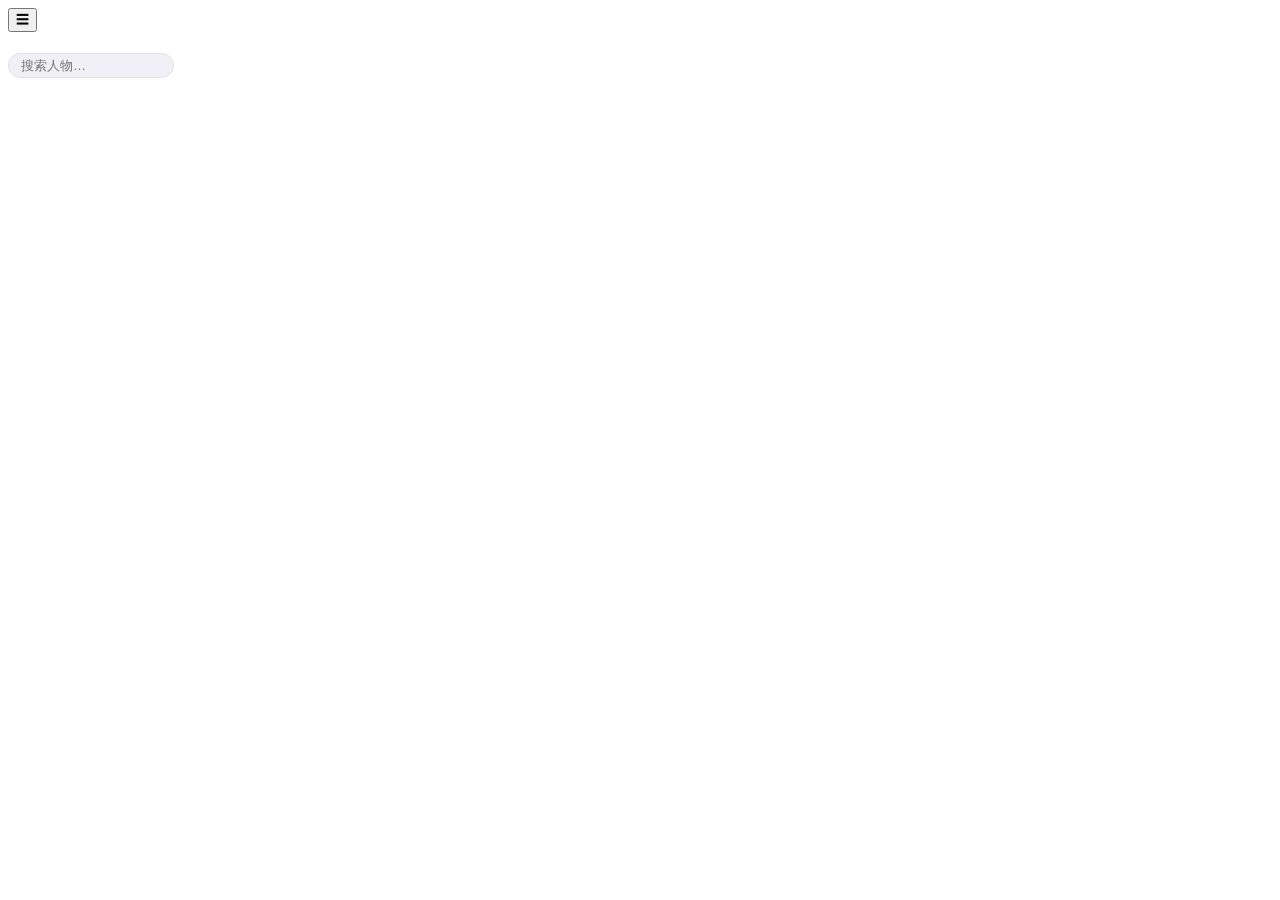
==== qfsy.html @ 2241c3ec "Add 奇风岁月人物关系图谱" ====
<!DOCTYPE html>
<html lang="zh-CN">
<head>
<meta charset="UTF-8">
<meta name="viewport" content="width=device-width, initial-scale=1.0">
<title>奇风岁月 · 人物关系图谱</title>
<link rel="stylesheet" href="engine.css">
</head>
<body>
<header>
<button class="hamburger" id="menuBtn" aria-label="菜单">☰</button>
<h1 id="bookTitle"></h1>
<span class="st" id="st"></span>
<div style="position:relative;display:flex;align-items:center;">
<input type="text" id="srch" placeholder="搜索人物…" style="background:#f0f0f6;border:1px solid #e0e0e8;border-radius:14px;color:#2d2d3a;font-size:13px;padding:4px 12px;width:140px;outline:none;transition:border-color .15s;" onfocus="this.style.borderColor='#e94560'" onblur="this.style.borderColor='#e0e0e8'" autocomplete="off">
<div id="srchDrop" style="display:none;position:absolute;top:32px;left:0;background:#ffffff;border:1px solid #e0e0e8;border-radius:6px;max-height:200px;overflow-y:auto;width:180px;z-index:200;box-shadow:0 4px 16px rgba(0,0,0,.1);"></div>
</div>
</header>
<div id="main">
<div class="sidebar-backdrop" id="sidebarBd"></div>
<div id="sidebar"></div>
<div id="cw"><canvas id="c"></canvas><canvas id="mm" width="180" height="120"></canvas></div>
</div>
<div class="drawer-backdrop" id="drawerBd"></div>
<div id="drawer"><div class="drawer-handle" id="drawerHandle"></div></div>
<div class="lg" id="lg"></div>
<script src="books/qfsy.js?v=7"></script>
<script src="engine.js?v=7"></script>
</body>
</html>
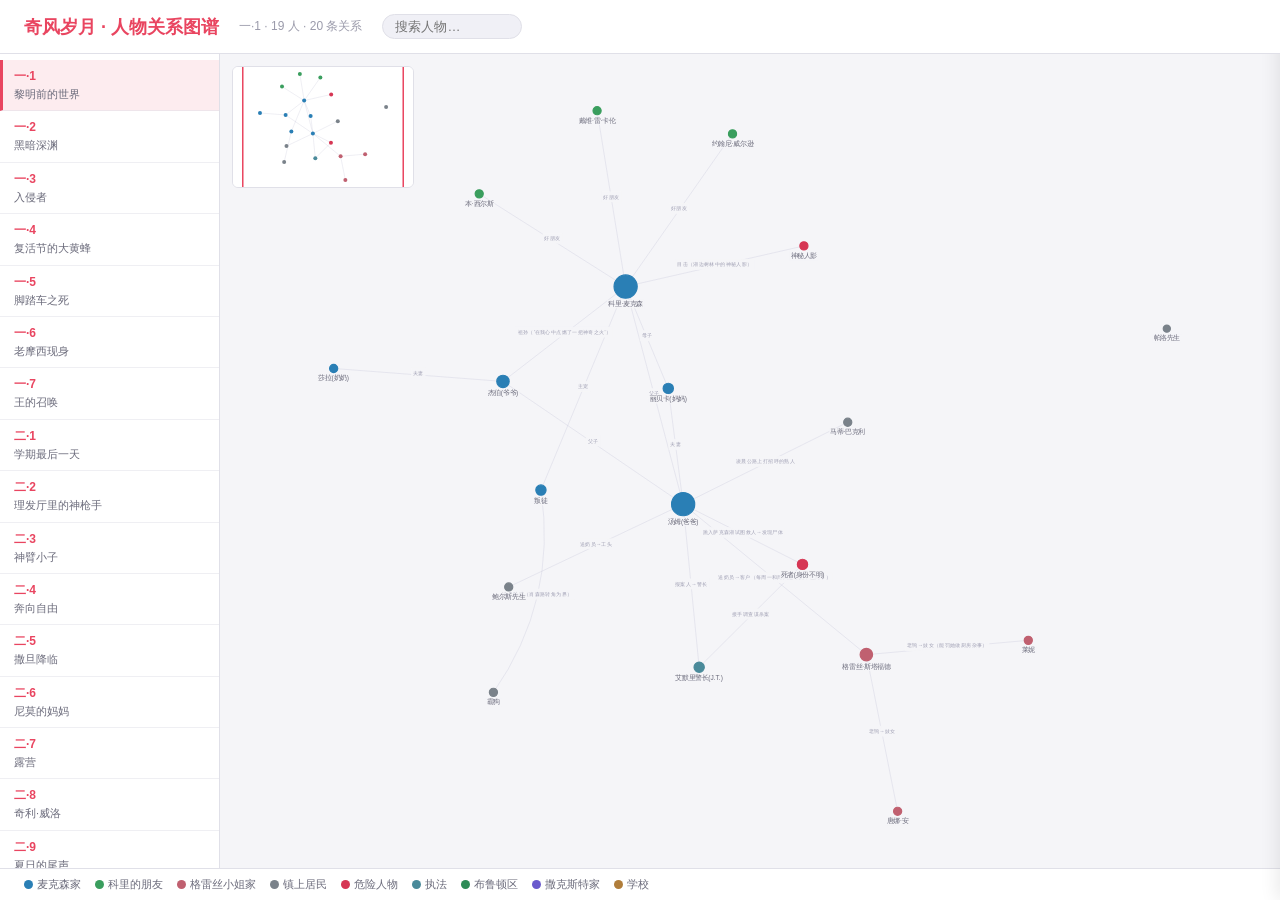
==== commit e4ea4302: "Publish qfsy.html v10" ====
--- a/qfsy.html
+++ b/qfsy.html
@@ -4,7 +4,7 @@
 <meta charset="UTF-8">
 <meta name="viewport" content="width=device-width, initial-scale=1.0">
 <title>奇风岁月 · 人物关系图谱</title>
-<link rel="stylesheet" href="engine.css">
+<link rel="stylesheet" href="engine.css?v=10">
 </head>
 <body>
 <header>
@@ -20,11 +20,11 @@
 <div class="sidebar-backdrop" id="sidebarBd"></div>
 <div id="sidebar"></div>
 <div id="cw"><canvas id="c"></canvas><canvas id="mm" width="180" height="120"></canvas></div>
-</div>
 <div class="drawer-backdrop" id="drawerBd"></div>
 <div id="drawer"><div class="drawer-handle" id="drawerHandle"></div></div>
+</div>
 <div class="lg" id="lg"></div>
 <script src="books/qfsy.js?v=7"></script>
-<script src="engine.js?v=7"></script>
+<script src="engine.js?v=10"></script>
 </body>
 </html>
--- a/engine.css
+++ b/engine.css
@@ -0,0 +1,101 @@
+/* 人物关系图谱 · 通用样式（浅色主题） */
+*{margin:0;padding:0;box-sizing:border-box}
+body{font-family:-apple-system,"PingFang SC","Microsoft YaHei",sans-serif;background:#f5f5f8;color:#2d2d3a;height:100vh;display:flex;flex-direction:column;overflow:hidden;user-select:none}
+header{padding:14px 24px;background:#ffffff;border-bottom:1px solid #e0e0e8;display:flex;align-items:center;gap:20px;flex-wrap:wrap;z-index:100}
+h1{font-size:18px;font-weight:600;color:#e94560;white-space:nowrap}
+#main{display:flex;flex:1;overflow:hidden}
+#sidebar{width:220px;background:#ffffff;border-right:1px solid #e0e0e8;overflow-y:auto;flex-shrink:0;padding-top:6px}
+#sidebar .ch-item{padding:8px 14px;cursor:pointer;border-bottom:1px solid rgba(224,224,232,.5);transition:background .15s}
+#sidebar .ch-item:hover{background:rgba(233,69,96,.06)}
+#sidebar .ch-item.active{background:rgba(233,69,96,.1);border-left:3px solid #e94560;padding-left:11px}
+#sidebar .ch-num{font-size:12px;color:#e94560;font-weight:600}
+#sidebar .ch-title{font-size:11px;color:#6b6b7b;margin-top:2px;line-height:1.4}
+.st{font-size:12px;color:#9b9bab;white-space:nowrap}
+#cw{flex:1;position:relative;overflow:hidden;cursor:grab;touch-action:none}
+#cw:active{cursor:grabbing}
+#cw.nd-hover{cursor:pointer}
+canvas{display:block}
+#drawer{position:absolute;right:0;top:0;width:360px;height:100%;background:#ffffff;border-left:1px solid #e0e0e8;box-shadow:-4px 0 16px rgba(0,0,0,.08);z-index:90;transform:translateX(100%);transition:transform .25s ease;overflow-y:auto;padding:58px 22px 18px 22px;font-size:15px;line-height:1.7}
+#drawer.open{transform:translateX(0)}
+#drawer h3{color:#e94560;font-size:22px;margin-bottom:4px}
+#drawer .tg{display:inline-block;font-size:13px;padding:2px 8px;border-radius:10px;background:#f0f0f6;color:#6b6b7b;margin-bottom:8px}
+#drawer .d-close{position:absolute;right:14px;top:64px;cursor:pointer;color:#9b9bab;font-size:20px;line-height:1;z-index:2}
+#drawer .d-close:hover{color:#e94560}
+#drawer .d-header{position:sticky;top:-58px;background:#ffffff;z-index:1;padding-bottom:8px;margin:-58px -22px 0 -22px;padding:58px 22px 10px 22px}
+#drawer .d-section{margin-top:12px;padding-top:10px;border-top:1px solid #e0e0e8}
+#drawer .d-section-title{font-size:15px;color:#7c5cbf;margin-bottom:6px;font-weight:600}
+#drawer .d-rel{font-size:14px;color:#4a4a5a;padding:3px 0}
+#drawer .d-evt{font-size:14px;color:#4a4a5a;padding:3px 0}
+#drawer .d-verse{font-size:14px;color:#8b6914;padding:6px 10px;background:rgba(245,238,220,.7);border-radius:6px;margin-top:4px;line-height:1.8;font-style:italic}
+#mm{position:absolute;left:12px;top:12px;border:1px solid #e0e0e8;border-radius:6px;background:rgba(255,255,255,.92);z-index:50;cursor:pointer}
+.lg{display:flex;gap:14px;flex-wrap:wrap;align-items:center;padding:8px 24px;background:#ffffff;border-top:1px solid #e0e0e8}
+.li{display:flex;align-items:center;gap:4px;font-size:11px;color:#6b6b7b}
+.ld{width:9px;height:9px;border-radius:50%;display:inline-block}
+#sidebar::-webkit-scrollbar{width:4px}
+#sidebar::-webkit-scrollbar-track{background:transparent}
+#sidebar::-webkit-scrollbar-thumb{background:#d0d0d8;border-radius:2px}
+#sidebar::-webkit-scrollbar-thumb:hover{background:#b0b0b8}
+#drawer::-webkit-scrollbar{width:4px}
+#drawer::-webkit-scrollbar-track{background:transparent}
+#drawer::-webkit-scrollbar-thumb{background:#d0d0d8;border-radius:2px}
+#drawer::-webkit-scrollbar-thumb:hover{background:#b0b0b8}
+/* --- 汉堡按钮 --- */
+.hamburger{display:none;align-items:center;justify-content:center;width:32px;height:32px;border:none;background:transparent;font-size:20px;color:#2d2d3a;cursor:pointer;border-radius:6px;flex-shrink:0;-webkit-tap-highlight-color:transparent}
+.hamburger:hover{background:rgba(233,69,96,.08)}
+.hamburger:active{background:rgba(233,69,96,.15)}
+
+/* --- 侧边栏遮罩 --- */
+.sidebar-backdrop{position:fixed;inset:0;background:rgba(0,0,0,.35);z-index:140;display:none;-webkit-tap-highlight-color:transparent}
+.sidebar-backdrop.show{display:block}
+
+/* --- 抽屉遮罩（手机） --- */
+.drawer-backdrop{position:fixed;inset:0;background:rgba(0,0,0,.25);z-index:85;display:none;-webkit-tap-highlight-color:transparent}
+.drawer-backdrop.show{display:block}
+
+/* --- 底部sheet拖拽条 --- */
+.drawer-handle{display:none;width:36px;height:4px;background:#d0d0d8;border-radius:2px;margin:8px auto 4px auto}
+
+/* ======== 平板 (601-1024px) ======== */
+@media(max-width:1024px){
+  .hamburger{display:flex}
+  #sidebar{position:fixed;left:0;top:0;width:240px;height:100%;z-index:150;transform:translateX(-100%);transition:transform .25s ease;box-shadow:4px 0 16px rgba(0,0,0,.08)}
+  #sidebar.open{transform:translateX(0)}
+  #sidebar .ch-item{padding:8px 14px}
+  #sidebar .ch-title{font-size:11px}
+  #drawer{width:320px;padding:50px 18px 14px 18px}
+  #drawer .d-header{margin:-50px -18px 0 -18px;padding:50px 18px 10px 18px}
+  #drawer .d-close{top:56px}
+  #mm{width:140px;height:90px}
+  .lg{padding:8px 14px;gap:10px}
+}
+
+/* ======== 手机 (≤600px) ======== */
+@media(max-width:600px){
+  .hamburger{display:flex}
+  header{padding:8px 12px;gap:8px}
+  h1{font-size:14px}
+  #sidebar{position:fixed;left:0;top:0;width:260px;height:100%;z-index:150;transform:translateX(-100%);transition:transform .25s ease;box-shadow:4px 0 16px rgba(0,0,0,.08);padding-top:0}
+  #sidebar.open{transform:translateX(0)}
+  #sidebar .ch-item{padding:10px 14px}
+  #sidebar .ch-num{font-size:13px}
+  #sidebar .ch-title{font-size:11px}
+
+  /* 抽屉→底部sheet */
+  #drawer{position:fixed;left:0;right:0;bottom:0;top:auto;width:100%;max-height:72vh;height:auto;transform:translateY(100%);border-left:none;border-top:1px solid #e0e0e8;border-radius:16px 16px 0 0;box-shadow:0 -4px 20px rgba(0,0,0,.1);padding:6px 18px 24px 18px;z-index:90}
+  #drawer.open{transform:translateY(0)}
+  #drawer .d-header{position:sticky;top:0;margin:0 -18px;padding:8px 18px 8px 18px;border-radius:16px 16px 0 0}
+  #drawer .d-close{position:absolute;right:14px;top:12px}
+  #drawer h3{font-size:19px}
+  .drawer-handle{display:block}
+
+  /* 隐藏小地图 */
+  #mm{display:none}
+
+  /* 图例：横向滚动 */
+  .lg{padding:6px 12px;gap:10px;flex-wrap:nowrap;overflow-x:auto;-webkit-overflow-scrolling:touch}
+  .li{white-space:nowrap;flex-shrink:0}
+
+  /* 搜索框 */
+  #srch{width:100px;font-size:12px;padding:4px 10px}
+  #srchDrop{width:200px}
+}
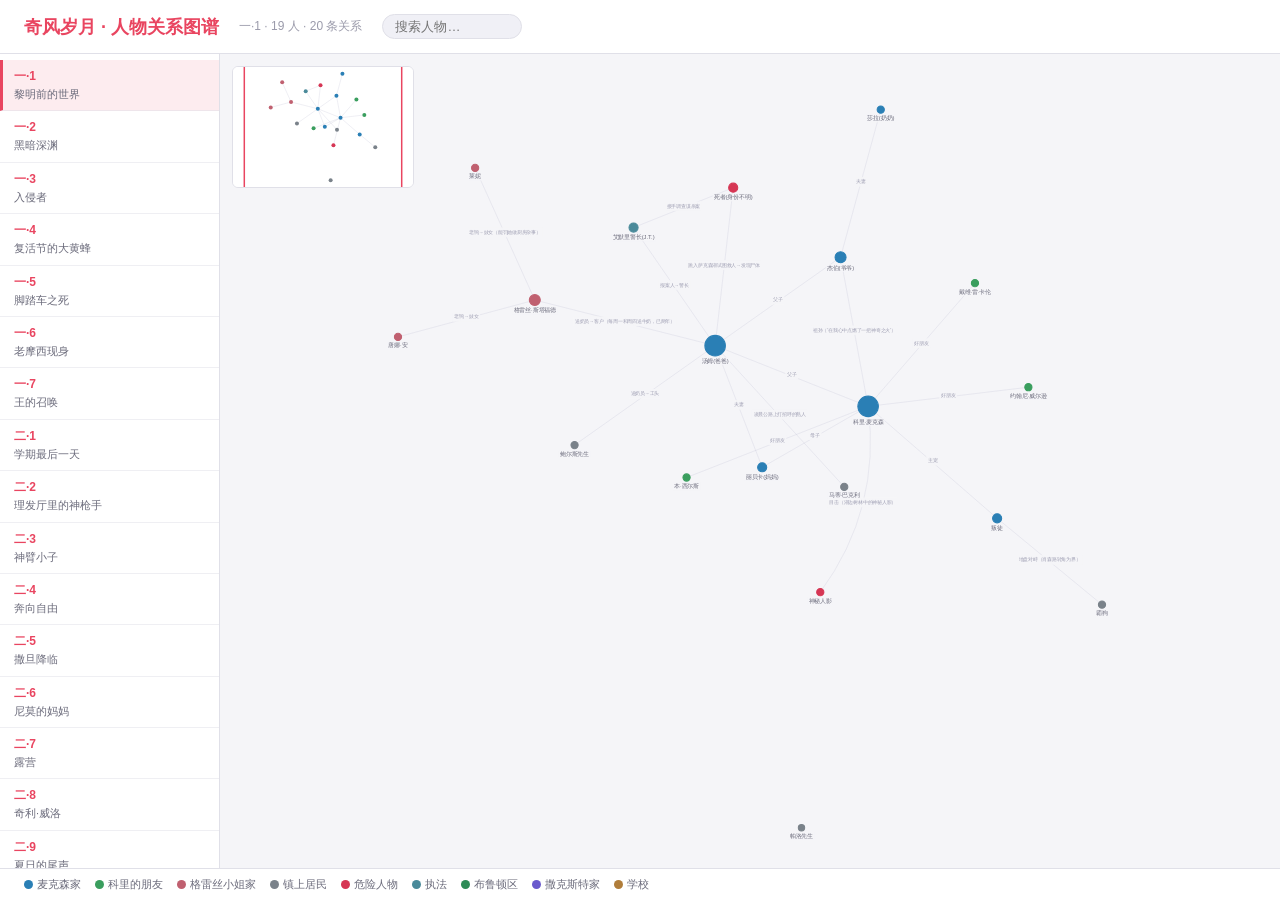
==== commit 32eeb012: "Publish qfsy.html v11" ====
--- a/qfsy.html
+++ b/qfsy.html
@@ -4,7 +4,13 @@
 <meta charset="UTF-8">
 <meta name="viewport" content="width=device-width, initial-scale=1.0">
 <title>奇风岁月 · 人物关系图谱</title>
-<link rel="stylesheet" href="engine.css?v=10">
+<script>
+(function(){
+  var p=new URLSearchParams(location.search);
+  if(p.get("v")!=="11"){p.set("v","11");location.replace(location.pathname+"?"+p.toString()+location.hash);}
+})();
+</script>
+<link rel="stylesheet" href="engine.css?v=11">
 </head>
 <body>
 <header>
@@ -24,7 +30,7 @@
 <div id="drawer"><div class="drawer-handle" id="drawerHandle"></div></div>
 </div>
 <div class="lg" id="lg"></div>
-<script src="books/qfsy.js?v=7"></script>
-<script src="engine.js?v=10"></script>
+<script src="books/qfsy.js?v=11"></script>
+<script src="engine.js?v=11"></script>
 </body>
 </html>
--- a/engine.css
+++ b/engine.css
@@ -1,10 +1,11 @@
 /* 人物关系图谱 · 通用样式（浅色主题） */
 *{margin:0;padding:0;box-sizing:border-box}
-body{font-family:-apple-system,"PingFang SC","Microsoft YaHei",sans-serif;background:#f5f5f8;color:#2d2d3a;height:100vh;display:flex;flex-direction:column;overflow:hidden;user-select:none}
+html{overflow:hidden;height:100vh;height:100dvh}
+body{font-family:-apple-system,"PingFang SC","Microsoft YaHei",sans-serif;background:#f5f5f8;color:#2d2d3a;height:100%;display:flex;flex-direction:column;overflow:hidden;user-select:none}
 header{padding:14px 24px;background:#ffffff;border-bottom:1px solid #e0e0e8;display:flex;align-items:center;gap:20px;flex-wrap:wrap;z-index:100}
 h1{font-size:18px;font-weight:600;color:#e94560;white-space:nowrap}
-#main{display:flex;flex:1;overflow:hidden}
-#sidebar{width:220px;background:#ffffff;border-right:1px solid #e0e0e8;overflow-y:auto;flex-shrink:0;padding-top:6px}
+#main{display:flex;flex:1;overflow:hidden;position:relative}
+#sidebar{width:220px;background:#ffffff;border-right:1px solid #e0e0e8;overflow-y:auto;-webkit-overflow-scrolling:touch;flex-shrink:0;padding-top:6px}
 #sidebar .ch-item{padding:8px 14px;cursor:pointer;border-bottom:1px solid rgba(224,224,232,.5);transition:background .15s}
 #sidebar .ch-item:hover{background:rgba(233,69,96,.06)}
 #sidebar .ch-item.active{background:rgba(233,69,96,.1);border-left:3px solid #e94560;padding-left:11px}
@@ -15,20 +16,20 @@
 #cw:active{cursor:grabbing}
 #cw.nd-hover{cursor:pointer}
 canvas{display:block}
-#drawer{position:absolute;right:0;top:0;width:360px;height:100%;background:#ffffff;border-left:1px solid #e0e0e8;box-shadow:-4px 0 16px rgba(0,0,0,.08);z-index:90;transform:translateX(100%);transition:transform .25s ease;overflow-y:auto;padding:58px 22px 18px 22px;font-size:15px;line-height:1.7}
-#drawer.open{transform:translateX(0)}
+#drawer{position:absolute;right:0;top:0;width:360px;height:100%;background:#ffffff;border-left:1px solid #e0e0e8;box-shadow:-4px 0 16px rgba(0,0,0,.08);z-index:90;transform:translateX(100%);visibility:hidden;transition:transform .25s ease,visibility 0s .25s;overflow-y:auto;-webkit-overflow-scrolling:touch;padding:18px 22px 18px 22px;font-size:15px;line-height:1.7}
+#drawer.open{transform:translateX(0);visibility:visible;transition:transform .25s ease,visibility 0s 0s}
 #drawer h3{color:#e94560;font-size:22px;margin-bottom:4px}
 #drawer .tg{display:inline-block;font-size:13px;padding:2px 8px;border-radius:10px;background:#f0f0f6;color:#6b6b7b;margin-bottom:8px}
-#drawer .d-close{position:absolute;right:14px;top:64px;cursor:pointer;color:#9b9bab;font-size:20px;line-height:1;z-index:2}
+#drawer .d-close{position:absolute;right:14px;top:22px;cursor:pointer;color:#9b9bab;font-size:20px;line-height:1;z-index:2}
 #drawer .d-close:hover{color:#e94560}
-#drawer .d-header{position:sticky;top:-58px;background:#ffffff;z-index:1;padding-bottom:8px;margin:-58px -22px 0 -22px;padding:58px 22px 10px 22px}
+#drawer .d-header{position:sticky;top:-18px;background:#ffffff;z-index:1;padding-bottom:8px;margin:-18px -22px 0 -22px;padding:18px 22px 10px 22px}
 #drawer .d-section{margin-top:12px;padding-top:10px;border-top:1px solid #e0e0e8}
 #drawer .d-section-title{font-size:15px;color:#7c5cbf;margin-bottom:6px;font-weight:600}
 #drawer .d-rel{font-size:14px;color:#4a4a5a;padding:3px 0}
 #drawer .d-evt{font-size:14px;color:#4a4a5a;padding:3px 0}
 #drawer .d-verse{font-size:14px;color:#8b6914;padding:6px 10px;background:rgba(245,238,220,.7);border-radius:6px;margin-top:4px;line-height:1.8;font-style:italic}
 #mm{position:absolute;left:12px;top:12px;border:1px solid #e0e0e8;border-radius:6px;background:rgba(255,255,255,.92);z-index:50;cursor:pointer}
-.lg{display:flex;gap:14px;flex-wrap:wrap;align-items:center;padding:8px 24px;background:#ffffff;border-top:1px solid #e0e0e8}
+.lg{display:flex;gap:14px;flex-wrap:wrap;align-items:center;padding:8px 24px;background:#ffffff;border-top:1px solid #e0e0e8;flex-shrink:0}
 .li{display:flex;align-items:center;gap:4px;font-size:11px;color:#6b6b7b}
 .ld{width:9px;height:9px;border-radius:50%;display:inline-block}
 #sidebar::-webkit-scrollbar{width:4px}
@@ -62,9 +63,9 @@
   #sidebar.open{transform:translateX(0)}
   #sidebar .ch-item{padding:8px 14px}
   #sidebar .ch-title{font-size:11px}
-  #drawer{width:320px;padding:50px 18px 14px 18px}
-  #drawer .d-header{margin:-50px -18px 0 -18px;padding:50px 18px 10px 18px}
-  #drawer .d-close{top:56px}
+  #drawer{width:320px;padding:18px 18px 14px 18px}
+  #drawer .d-header{margin:-18px -18px 0 -18px;padding:18px 18px 10px 18px}
+  #drawer .d-close{top:22px}
   #mm{width:140px;height:90px}
   .lg{padding:8px 14px;gap:10px}
 }
@@ -83,7 +84,7 @@
   /* 抽屉→底部sheet */
   #drawer{position:fixed;left:0;right:0;bottom:0;top:auto;width:100%;max-height:72vh;height:auto;transform:translateY(100%);border-left:none;border-top:1px solid #e0e0e8;border-radius:16px 16px 0 0;box-shadow:0 -4px 20px rgba(0,0,0,.1);padding:6px 18px 24px 18px;z-index:90}
   #drawer.open{transform:translateY(0)}
-  #drawer .d-header{position:sticky;top:0;margin:0 -18px;padding:8px 18px 8px 18px;border-radius:16px 16px 0 0}
+  #drawer .d-header{position:sticky;top:-6px;margin:-6px -18px 0 -18px;padding:14px 18px 8px 18px;border-radius:16px 16px 0 0;background:#ffffff}
   #drawer .d-close{position:absolute;right:14px;top:12px}
   #drawer h3{font-size:19px}
   .drawer-handle{display:block}
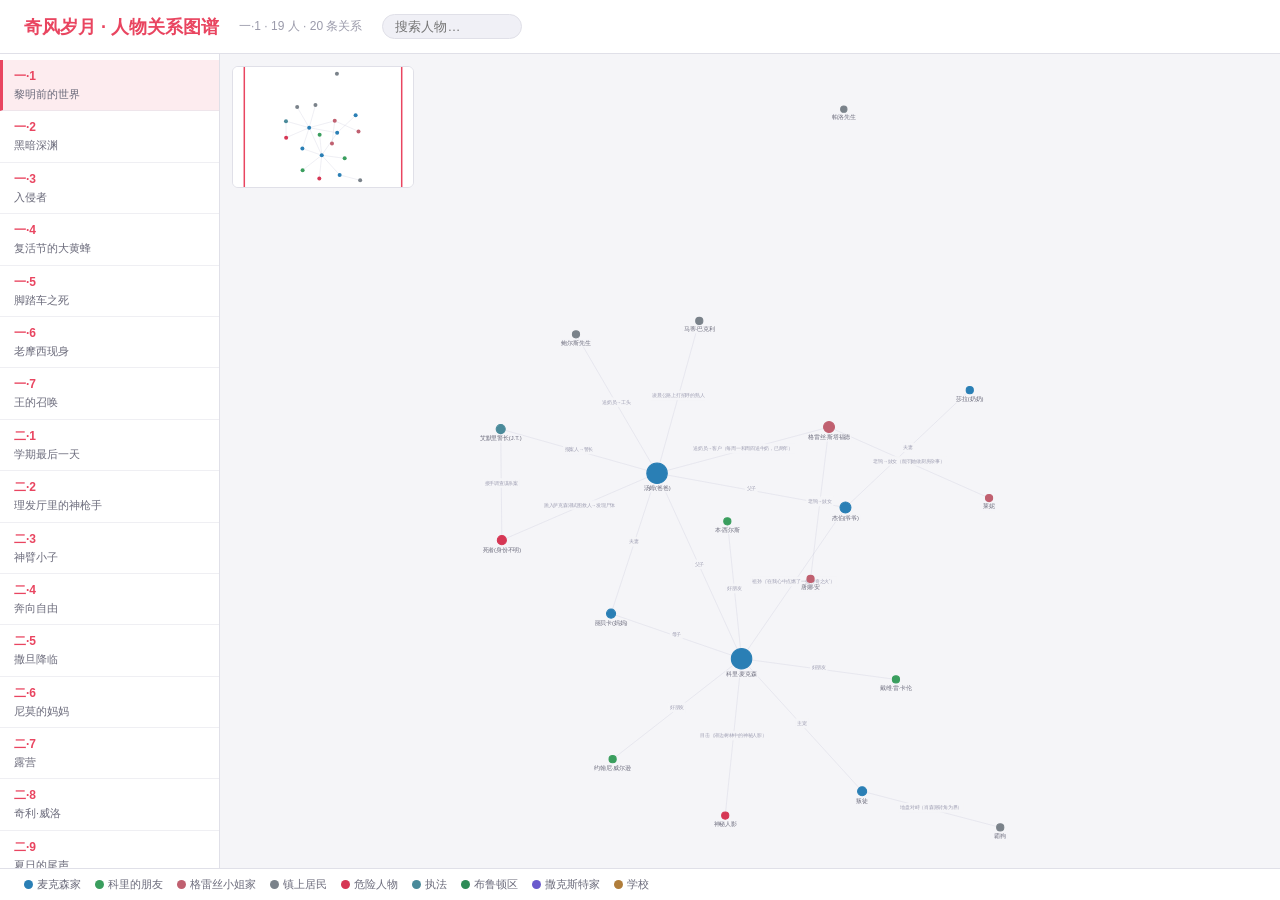
==== commit b650fdc9: "Publish qfsy.html v12" ====
--- a/qfsy.html
+++ b/qfsy.html
@@ -7,10 +7,10 @@
 <script>
 (function(){
   var p=new URLSearchParams(location.search);
-  if(p.get("v")!=="11"){p.set("v","11");location.replace(location.pathname+"?"+p.toString()+location.hash);}
+  if(p.get("v")!=="12"){p.set("v","12");location.replace(location.pathname+"?"+p.toString()+location.hash);}
 })();
 </script>
-<link rel="stylesheet" href="engine.css?v=11">
+<link rel="stylesheet" href="engine.css?v=12">
 </head>
 <body>
 <header>
@@ -30,7 +30,7 @@
 <div id="drawer"><div class="drawer-handle" id="drawerHandle"></div></div>
 </div>
 <div class="lg" id="lg"></div>
-<script src="books/qfsy.js?v=11"></script>
-<script src="engine.js?v=11"></script>
+<script src="books/qfsy.js?v=12"></script>
+<script src="engine.js?v=12"></script>
 </body>
 </html>
